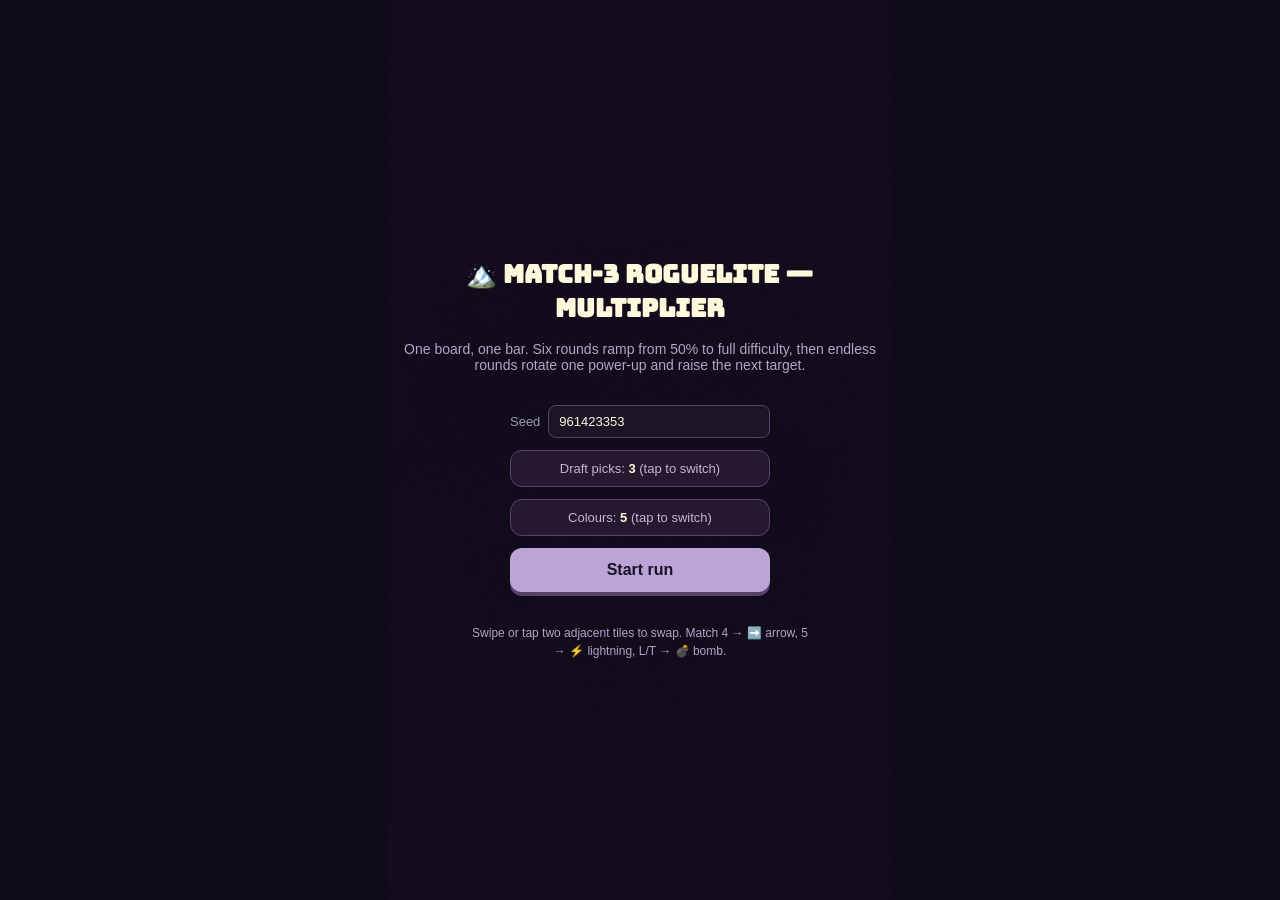
==== canvas/index.html @ 5217bb38 "Publish phone playtest" ====
<!doctype html>
<html lang="en">
<head>
  <meta charset="utf-8">
  <meta name="viewport" content="width=device-width, initial-scale=1">
  <title>Match-3 Roguelite — Multiplier Canvas</title>
  <link rel="stylesheet" href="../styles.css">
  <style>
    @font-face { font-family: Anton; src: url('./Anton-Regular.ttf') format('truetype'); }
    @font-face { font-family: Bungee; src: url('./Bungee-Regular.ttf') format('truetype'); }
    html, body { margin: 0; width: 100%; height: 100%; background: #100b19; color: #fff8dd; }
    body { display: grid; place-items: center; overflow: hidden; }
    #stage { position: relative; width: min(100vw, 56.28vh); aspect-ratio: 941 / 1672; }
    @supports (height: 100dvh) { #stage { width: min(100vw, 56.28dvh); } }
    #background, #root, .canvas-game, #game { position: absolute; inset: 0; width: 100%; height: 100%; }
    #background { pointer-events: none; }
    #game { display: block; touch-action: none; outline: none; }
    #game:focus-visible { outline: 2px solid #a090c7; outline-offset: -2px; }
    .canvas-controls, .canvas-ui { position: absolute; inset: 0; pointer-events: none; }
    .canvas-controls button, .canvas-ui button, .canvas-ui input, .canvas-ui textarea { pointer-events: auto; }
    button { background: #25192f; border-color: #594168; color: #fff8dd; }
    button:focus-visible { outline: 2px solid #fff8dd; outline-offset: 2px; }
    button.primary { background: #bba5d6; color: #1b1126; box-shadow: 0 4px 0 #584366; }
    button:disabled { opacity: .3; cursor: default; }
    .power-hit { position: absolute; top: 86.6%; width: 13.18%; height: 7.24%; padding: 0; border: 2px solid transparent; border-radius: 5px; background: transparent; }
    .power-hit.active { border-color: #a090c7; }
    .power-pages { position: absolute; top: 94.7%; left: 25%; width: 50%; display: flex; align-items: center; justify-content: space-between; color: #a090c7; font-size: 11px; }
    .power-pages button { padding: 0 14px; font-size: 23px; line-height: 24px; background: transparent; border: 0; }
    .power-info { position: absolute; bottom: 15.4%; left: 8%; width: 84%; border: 1px solid #594168; border-radius: 8px; padding: 10px; background: #170f23f5; text-align: center; font-size: 12px; }
    .power-info p { margin-top: 4px; color: #c5b7d7; line-height: 1.4; }
    .canvas-fast { position: absolute; top: 2%; right: 9%; padding: 4px; }
    .canvas-ui .screen { min-height: 0; height: 100%; width: 100%; overflow-y: auto; pointer-events: auto; background: #130c1deb; justify-content: center; padding: 20px 16px; gap: 10px; }
    .canvas-ui h1 { font-family: Bungee, sans-serif; font-size: clamp(18px, 4vw, 25px); }
    .canvas-ui h2, .draft-inline-title, .discard-heading { font-family: Anton, sans-serif; letter-spacing: .04em; }
    .canvas-ui .sub, .canvas-ui .hint, .panel p, .card-desc { color: #b4a4c8; }
    .menu-box { margin-top: 8px; max-width: 100%; }
    .menu-box input { color: #fff8dd; background: #1d1428; border-color: #594168; }
    .toggle { color: #c4b5d6; }
    .toggle b, .discard-multiplier, .draft-inline-title { color: #fff8dd; }
    .card, .panel, .discard-panel { background: linear-gradient(145deg, #2a1d36, #180f24); border-color: #594168; }
    .canvas-ui .overlay { position: absolute; pointer-events: auto; background: #0c0812c4; padding: 12px; }
    .canvas-ui .panel { padding: 20px; }
    .canvas-ui .discard-panel { max-height: 100%; }
    .canvas-ui .discard-panel .cards { flex-shrink: 1; }
    .canvas-ui .draft-inline { position: absolute; bottom: 0; height: 34%; margin: 0; padding: 10px 12px; overflow-y: auto; pointer-events: auto; background: #130c1dee; border-top: 1px solid #463254; }
    .canvas-ui .draft-inline .cards { flex-direction: row; gap: 6px; }
    .canvas-ui .draft-inline .card { padding: 10px 8px; }
    .canvas-ui .draft-inline .card-desc { font-size: 11px; }
    .canvas-ui .draft-inline .card-tag { top: 8px; right: 8px; padding: 2px; }
    .canvas-ui .draft-inline .card-tag.legendary { position: static; }
    .phase-draft.has-board #game { transform: scale(.76); transform-origin: center top; }
    .phase-draft.has-board .canvas-controls { display: none; }
    .canvas-ui .end-stats, .end-stats b { color: #fff8dd; }
    .canvas-ui .seedline { color: #a090c7; }
    @media (max-height: 650px) {
      .canvas-ui .screen { justify-content: flex-start; }
    }
  </style>
</head>
<body>
  <main id="stage">
    <canvas id="background" width="941" height="1672" aria-hidden="true"></canvas>
    <div id="root"></div>
  </main>
  <script src="../vendor/react.min.js"></script>
  <script src="../vendor/react-dom.min.js"></script>
  <script src="../vendor/htm.min.js"></script>
  <script src="render.js"></script>
  <script src="../app.js"></script>
  <script>
    // Canvas explosions clear together, so refills need no stagger or chain wait.
    CONFIG.BOOM_STAGGER_MS = 0;
    CONFIG.CHAIN_STAGGER_MS = 0;
    CONFIG.CASCADE_SPEED_STEP = 1.4;
  </script>
</body>
</html>
---- styles.css ----
* { box-sizing: border-box; margin: 0; padding: 0; }
html, body { height: 100%; }
body {
  background: #12141a; color: #e8eaf0;
  font-family: -apple-system, BlinkMacSystemFont, "Segoe UI", Roboto, sans-serif;
  -webkit-user-select: none; user-select: none;
  -webkit-tap-highlight-color: transparent;
  overscroll-behavior: none;
}
#root { height: 100%; }

.screen {
  min-height: 100vh; max-width: 560px; margin: 0 auto;
  display: flex; flex-direction: column; align-items: center;
  padding: 16px 12px calc(16px + env(safe-area-inset-bottom));
}
h1 { font-size: 26px; margin: 18px 0 6px; text-align: center; }
h2 { font-size: 20px; }
.sub { color: #9aa0b0; font-size: 14px; margin-bottom: 14px; text-align: center; }
.hint { color: #7b8194; font-size: 12px; margin-top: 22px; text-align: center; line-height: 1.5; max-width: 340px; }

.stats { margin-top: 20px; display: flex; flex-direction: column; align-items: center; gap: 10px; }
.stats-body { background: #1a1e28; border: 1px solid #2c3242; border-radius: 12px; padding: 12px 14px; }
.stats table { border-collapse: collapse; font-size: 12px; }
.stats th, .stats td { padding: 4px 9px; text-align: right; }
.stats th { color: #7b8194; font-weight: 600; text-transform: uppercase; font-size: 10px; letter-spacing: .06em; }
.stats tr + tr td { border-top: 1px solid #262c3a; }
.stats-buttons { display: flex; gap: 8px; justify-content: center; margin-top: 10px; }
.stats-buttons button { font-size: 12px; padding: 6px 12px; }
.rawdata {
  width: 100%; height: 90px; margin-top: 10px; font: 10px monospace;
  color: #b8bece; background: #12141a; border: 1px solid #363c4e; border-radius: 8px; padding: 6px;
}
.seedline { color: #565c6e; font-size: 11px; margin-top: 14px; }

button {
  font: inherit; color: inherit; border: 1px solid #363c4e; border-radius: 12px;
  background: #1c202b; padding: 10px 16px; cursor: pointer;
}
button:active { transform: scale(0.97); }
button.primary {
  background: linear-gradient(135deg, #4f7cff, #7a4fff); border: none;
  font-weight: 700; padding: 13px 22px; box-shadow: 0 4px 16px rgba(90, 110, 255, .35);
}
.toggle { font-size: 13px; color: #b8bece; }
.toggle b { color: #ffd54a; }

/* ------- menu ------- */
.menu-box { display: flex; flex-direction: column; gap: 12px; margin-top: 18px; width: 260px; }
.menu-box label { display: flex; align-items: center; gap: 8px; font-size: 13px; color: #9aa0b0; }
.menu-box input {
  flex: 1; font: inherit; color: #e8eaf0; background: #1c202b;
  border: 1px solid #363c4e; border-radius: 8px; padding: 8px 10px; min-width: 0;
}

/* ------- draft ------- */
.draft-head { display: flex; align-items: center; gap: 10px; margin-top: 8px; flex-wrap: wrap; justify-content: center; }
.cards { display: flex; flex-direction: column; gap: 12px; width: 100%; max-width: 380px; }
.card {
  display: flex; flex-direction: column; align-items: flex-start; gap: 4px;
  text-align: left; padding: 14px 16px; position: relative;
  background: linear-gradient(160deg, #1e2330, #171b25);
  border: 1px solid #3a4258; border-radius: 16px;
  transition: border-color .15s;
}
.card.cascade { background: linear-gradient(160deg, #3b2026, #21161a); border-color: #91414b; }
.card.score { background: linear-gradient(160deg, #243a27, #172119); border-color: #4f8257; }
.card.extend { background: linear-gradient(160deg, #20364a, #16222e); border-color: #477ca8; }
.card:active { border-color: #7a92ff; }
.card-icon { font-size: 30px; display: flex; align-items: center; gap: 6px; }
.card-name { font-weight: 700; font-size: 16px; }
.card-desc { color: #9aa0b0; font-size: 13px; line-height: 1.4; }
.card-tag {
  position: absolute; top: 12px; right: 14px; font-size: 10px; text-transform: uppercase;
  letter-spacing: .08em; padding: 3px 8px; border-radius: 99px;
}
.card-tag.category-tag { font-size: 15px; line-height: 1; letter-spacing: 0; }
.card-tag.score { background: #303a2a; color: #a4d47a; }
.card-tag.legendary { left: 14px; right: auto; background: #3a3320; color: #ffd54a; box-shadow: 0 0 8px rgba(255,213,74,.3); }
.card-tag.cascade { background: #3a2a2a; color: #ff9a7a; }
.card-tag.extend { background: #2a323a; color: #7ac0ff; }

.build { margin-top: 20px; text-align: center; }
.build-title { font-size: 11px; text-transform: uppercase; letter-spacing: .1em; color: #7b8194; margin-bottom: 8px; }

/* ------- chips ------- */
.chip-row { display: flex; flex-wrap: wrap; gap: 6px; justify-content: center; }
.chip {
  display: inline-flex; align-items: center; gap: 4px;
  background: #1e2330; border: 1px solid #363c4e; border-radius: 99px;
  padding: 5px 10px; font-size: 16px; line-height: 1;
}
.chip b { font-size: 11px; color: #ffd54a; }
.chip.used { opacity: .35; filter: grayscale(1); }
.chip.active { border-color: #7a92ff; }
.chip-info {
  font-size: 12px; color: #b8bece; background: #1c202b; border: 1px solid #363c4e;
  border-radius: 10px; padding: 6px 12px; margin-bottom: 8px; text-align: center;
}
.dot { width: 11px; height: 11px; border-radius: 50%; display: inline-block; border: 1px solid rgba(255,255,255,.5); }

/* ------- level ------- */
.level-screen { justify-content: flex-start; gap: 12px; }
.hud {
  width: 100%; max-width: 420px; display: flex; align-items: center; gap: 12px;
  background: #1a1e28; border: 1px solid #2c3242; border-radius: 14px; padding: 10px 14px;
}
.hud-lv { display: flex; flex-direction: column; font-size: 13px; font-weight: 700; color: #9aa0b0; white-space: nowrap; }
.hud-mult { color: #ffd54a; font-size: 12px; font-weight: 900; margin-top: 3px; }
.hud-score { flex: 1; }
.bar { height: 8px; background: #262c3a; border-radius: 99px; overflow: hidden; }
.fill { height: 100%; background: linear-gradient(90deg, #4f7cff, #9c5bff); border-radius: 99px; transition: width .3s; }
.nums { font-size: 13px; font-weight: 600; margin-top: 4px; }
.mult { color: #ffd54a; font-weight: 800; }
.hud-moves { font-size: 17px; font-weight: 800; white-space: nowrap; }
.fastbadge { padding: 4px 8px; font-size: 14px; border-color: #ffd54a; border-radius: 8px; }
.hud-moves.low {
  color: #fff; background: #a82a22; border-radius: 9px; padding: 3px 9px;
  animation: pulse 1s infinite;
}
@keyframes pulse { 50% { opacity: .5; } }

.fillmeter {
  width: 100%; max-width: 420px; display: flex; align-items: center; gap: 8px;
  background: #1a1e28; border: 1px solid #2c3242; border-radius: 10px; padding: 6px 12px;
  margin-top: -4px;
}
.fill-icon { font-size: 14px; }
.fill-bar { flex: 1; height: 7px; background: #262c3a; border-radius: 99px; overflow: hidden; }
.fill-fill { height: 100%; background: linear-gradient(90deg, #46c261, #9be15d); border-radius: 99px; transition: width .3s; }
.fill-fill.mfill { background: linear-gradient(90deg, #ff9d4d, #ffd54a); }
.fill-nums { font-size: 11px; font-weight: 700; color: #9aa0b0; font-variant-numeric: tabular-nums; }
.fill-mult { font-size: 13px; font-weight: 800; color: #ffd54a; }

.board-wrap { position: relative; }
/* low-moves danger vignette: pulses faster as moves run out */
.board-wrap.danger::after {
  content: ''; position: absolute; inset: -6px; border-radius: 16px;
  pointer-events: none; z-index: 8;
  box-shadow: inset 0 0 24px rgba(255, 70, 60, .55), 0 0 18px rgba(255, 70, 60, .35);
  animation: dangerPulse 1.6s ease-in-out infinite;
}
.board-wrap.d2::after { animation-duration: 1.1s; box-shadow: inset 0 0 30px rgba(255, 70, 60, .7), 0 0 22px rgba(255, 70, 60, .45); }
.board-wrap.d1::after { animation-duration: .65s; box-shadow: inset 0 0 38px rgba(255, 60, 50, .85), 0 0 28px rgba(255, 60, 50, .6); }
@keyframes dangerPulse { 50% { opacity: .25; } }
.board { position: relative; touch-action: none; border-radius: 12px; overflow: visible; }
/* amplitude comes from --shake-amp (px), set inline by the engine */
.board.shake { animation: shake .3s; }
@keyframes shake {
  15% { transform: translate(calc(var(--shake-amp) * -1), calc(var(--shake-amp) * .5)); }
  35% { transform: translate(var(--shake-amp), calc(var(--shake-amp) * -.7)); }
  55% { transform: translate(calc(var(--shake-amp) * -.7), calc(var(--shake-amp) * -.5)); }
  75% { transform: translate(calc(var(--shake-amp) * .5), calc(var(--shake-amp) * .4)); }
  90% { transform: translate(calc(var(--shake-amp) * -.2), 0); }
}
.bgcell {
  position: absolute; border-radius: 8px; background: rgba(255,255,255,.028);
  display: flex; align-items: center; justify-content: center; font-size: 13px;
}
.bgcell.alt { background: rgba(255,255,255,.055); }
.bgcell.mark { box-shadow: inset 0 0 0 2px #ffd54a; background: rgba(255,213,74,.12); }
.bgcell.pin { box-shadow: inset 0 0 0 2px #ff7ac8; background: rgba(255,122,200,.14); }
.bgcell.tri { box-shadow: inset 0 0 0 2px #58e0d0; background: rgba(88,224,208,.14); }
.cellmark {
  position: absolute; z-index: 6; pointer-events: none;
  display: inline-flex; align-items: center; gap: 2px;
  font-size: 10px; font-weight: 800; line-height: 1;
  background: rgba(18,20,26,.92); border-radius: 8px; padding: 2px 5px;
  transform: translate(-3px,-3px);
}
.cellmark.pinata { border: 1px solid #ff7ac8; color: #ffb3de; }
.cellmark.triple { border: 1px solid #58e0d0; color: #8df0e4; }

.tile { position: absolute; padding: 2.5px; transition: transform .22s cubic-bezier(.3,.7,.35,1.1); will-change: transform; }
.tin {
  width: 100%; height: 100%; border-radius: 9px; position: relative;
  display: flex; align-items: center; justify-content: center;
  box-shadow: inset 0 -3px 0 rgba(0,0,0,.25), inset 0 2px 0 rgba(255,255,255,.18);
}
.bg0 { background: linear-gradient(160deg, #ff5b4d, #de1a0a); --glow: #ff4b3a; }
.bg1 { background: linear-gradient(160deg, #ffdf3d, #f5a000); --glow: #ffcf24; }
.bg2 { background: linear-gradient(160deg, #3fe36c, #0aa73e); --glow: #2edd5c; }
.bg3 { background: linear-gradient(160deg, #4aa4ff, #0f5be3); --glow: #3d97ff; }
.bg4 { background: linear-gradient(160deg, #c257ff, #7c14ea); --glow: #b544ff; }
.bg5 { background: linear-gradient(160deg, #ffa02e, #e85c02); --glow: #ff9421; }
.tin.sel { outline: 3px solid #fff; outline-offset: -1px; }
.tin.sp { box-shadow: inset 0 -3px 0 rgba(0,0,0,.25), inset 0 2px 0 rgba(255,255,255,.18), 0 0 10px rgba(255,255,255,.55); }
.tin.pop { animation: pop .15s forwards; }
@keyframes pop {
  40% { transform: scale(1.2); }
  100% { transform: scale(0); opacity: 0; }
}
/* clear-cause variants: same duration family, distinct silhouettes */
.tin.pop.boom { animation: popBoom .28s forwards; }
@keyframes popBoom {
  25% { transform: scale(1.25); filter: brightness(2) saturate(1.4); box-shadow: 0 0 18px rgba(255,150,60,.95); }
  100% { transform: scale(1.6); opacity: 0; filter: brightness(2.4); }
}
.tin.pop.zap { animation: popZap .3s forwards; }
@keyframes popZap {
  20% { filter: brightness(3) hue-rotate(180deg); transform: scale(1.1); box-shadow: 0 0 16px rgba(140,200,255,1); }
  45% { filter: brightness(1.2); transform: scale(1.05); }
  70% { filter: brightness(3); transform: scale(1.15); }
  100% { transform: scale(.4); opacity: 0; filter: brightness(3); }
}
.tin.pop.line { animation: popLine .22s forwards; }
@keyframes popLine {
  40% { transform: scaleY(1.25) scaleX(.85); filter: brightness(1.8); }
  100% { transform: scale(1.3, .1); opacity: 0; }
}
.tin.pop.sweep { animation: popSweep .26s forwards; }
@keyframes popSweep {
  35% { transform: scale(1.2) rotate(8deg); filter: brightness(1.7); }
  100% { transform: scale(.2) rotate(-25deg) translateY(-14px); opacity: 0; }
}
/* clearing SPECIALS: bigger pop with a flash of the piece's own colour
   (declared after the kind variants so it wins the cascade for .sp tiles) */
.tin.sp.pop { animation: popSpecial .25s forwards; }
@keyframes popSpecial {
  30% { transform: scale(1.35); filter: brightness(2.2); box-shadow: 0 0 24px var(--glow), 0 0 44px var(--glow); }
  100% { transform: scale(0); opacity: 0; filter: brightness(2.5); }
}
.particle {
  position: absolute; z-index: 6; pointer-events: none;
  width: 8px; height: 8px; margin: -4px 0 0 -4px; border-radius: 50%;
  box-shadow: 0 0 6px var(--glow);
  animation: partFly .5s ease-out forwards;
}
@keyframes partFly {
  to { transform: translate(var(--dx), var(--dy)) scale(.25); opacity: 0; }
}
.tin.pop.lava { animation: popLava .3s forwards; }
@keyframes popLava {
  30% { filter: brightness(1.7) saturate(2) sepia(.4) hue-rotate(-30deg); }
  100% { transform: translateY(12px) scale(.25); opacity: 0; filter: brightness(2.2) hue-rotate(-40deg); }
}
.tin.wiggle { animation: wiggle .35s; }
@keyframes wiggle {
  20% { transform: translateX(-4px); } 40% { transform: translateX(4px); }
  60% { transform: translateX(-3px); } 80% { transform: translateX(2px); }
}
.tin.cflash { animation: cflash .6s; }
@keyframes cflash {
  0% { filter: brightness(3); transform: scale(1.15); }
  100% { filter: brightness(1); transform: scale(1); }
}
.wavefx {
  position: absolute; z-index: 7; pointer-events: none;
  border: 3px solid rgba(255,210,120,.9); border-radius: 50%;
  box-shadow: 0 0 12px rgba(255,180,80,.6), inset 0 0 12px rgba(255,180,80,.4);
  transform: scale(.12); opacity: 0;
  animation: waveExpand .55s ease-out forwards;
}
@keyframes waveExpand {
  10% { opacity: 1; }
  100% { transform: scale(1); opacity: 0; }
}
.tin.fresh { animation: spawn .35s cubic-bezier(.2,1.6,.4,1); }
@keyframes spawn { from { transform: scale(.2); } to { transform: scale(1); } }
.tin.chest { background: linear-gradient(160deg, #d9a556, #8a5a1d); }
.tin.chomper {
  background: radial-gradient(circle at 35% 30%, #6ee7de, #0f766e 75%);
  border-radius: 50%;
  box-shadow: inset 0 -3px 0 rgba(0,0,0,.3), inset 0 2px 0 rgba(255,255,255,.25), 0 0 10px rgba(45,212,191,.45);
}
.tin.chomper .spe { font-size: 1.25em; }
.tin.chomping { animation: chompBite .5s; }
@keyframes chompBite {
  20% { transform: scale(1.3) rotate(-14deg); }
  45% { transform: scale(.85) rotate(12deg); }
  70% { transform: scale(1.18) rotate(-7deg); }
  100% { transform: scale(1) rotate(0); }
}
.tin.vol { animation: volPulse .9s infinite; }
@keyframes volPulse {
  0%, 100% { box-shadow: inset 0 -3px 0 rgba(0,0,0,.25), inset 0 2px 0 rgba(255,255,255,.18), 0 0 4px rgba(255,90,60,.5); }
  50% { box-shadow: inset 0 -3px 0 rgba(0,0,0,.25), inset 0 2px 0 rgba(255,255,255,.18), 0 0 14px rgba(255,90,60,.95); }
}
.spe { font-size: 60%; }
.tin .spe { font-size: 1.15em; text-shadow: 0 1px 3px rgba(0,0,0,.6); }
.cd {
  position: absolute; top: -3px; right: -3px; background: #12141a; color: #ffd54a;
  border: 1px solid #ffd54a; border-radius: 50%; width: 16px; height: 16px;
  font-size: 10px; font-weight: 800; display: flex; align-items: center; justify-content: center;
}
.boostbadge {
  position: absolute; bottom: 1px; left: 3px;
  font-size: 10px; font-weight: 800; line-height: 1;
  color: #fff; text-shadow: 0 1px 2px rgba(0,0,0,.85), 0 0 4px rgba(0,0,0,.5);
  pointer-events: none;
}
.boostbadge.gold { color: #ffd54a; }

.fx {
  position: absolute; transform: translate(-50%, -50%); pointer-events: none;
  font-weight: 800; font-size: 17px; color: #fff; text-shadow: 0 2px 6px rgba(0,0,0,.8);
  animation: floatUp .8s ease-out forwards; z-index: 5;
}
.fx.gold { color: #ffd54a; text-shadow: 0 2px 6px rgba(0,0,0,.8), 0 0 12px rgba(255,213,74,.45); }
.fx.big { font-size: 24px; }
.fx.emoji { font-size: 20px; }
.fx.combo {
  font-size: 21px; color: #ff9d4d; letter-spacing: .02em;
  text-shadow: 0 2px 8px rgba(0,0,0,.9), 0 0 14px rgba(255,140,50,.5);
  animation: comboPop 1s ease-out forwards;
}
@keyframes comboPop {
  0% { opacity: 0; transform: translate(-50%, -50%) scale(.5); }
  18% { opacity: 1; transform: translate(-50%, -50%) scale(1.25); }
  30% { transform: translate(-50%, -50%) scale(1); }
  75% { opacity: 1; }
  100% { opacity: 0; transform: translate(-50%, -140%); }
}
@keyframes floatUp { from { opacity: 1; } to { opacity: 0; transform: translate(-50%, -220%); } }

.callouts {
  position: fixed; top: 34%; left: 0; right: 0; display: flex;
  flex-direction: column; align-items: center; gap: 6px; pointer-events: none; z-index: 20;
}
.callout {
  background: rgba(20, 23, 32, .92); border: 1px solid #4a5268; border-radius: 12px;
  padding: 10px 18px; font-size: 17px; font-weight: 800;
  animation: calloutIn 1.5s ease-out forwards;
}
.callout.danger {
  background: rgba(120, 20, 14, .95); border-color: #ff5a4c; color: #fff;
  font-size: 20px; box-shadow: 0 0 24px rgba(255, 70, 60, .5);
}
@keyframes calloutIn {
  0% { opacity: 0; transform: scale(.7); } 12% { opacity: 1; transform: scale(1.05); }
  20% { transform: scale(1); } 80% { opacity: 1; } 100% { opacity: 0; transform: translateY(-14px); }
}

.powerbar { width: 100%; max-width: 420px; display: flex; flex-direction: column; align-items: center; }

/* ------- overlays / end ------- */
.overlay {
  position: fixed; inset: 0; background: rgba(8, 10, 15, .72); z-index: 30;
  display: flex; align-items: center; justify-content: center; padding: 20px;
}
.panel {
  background: #1a1e28; border: 1px solid #3a4258; border-radius: 18px;
  padding: 26px 28px; text-align: center; display: flex; flex-direction: column; gap: 12px;
  animation: panelIn .25s cubic-bezier(.2,1.4,.4,1);
}
@keyframes panelIn { from { transform: scale(.8); opacity: 0; } }
.panel p { color: #9aa0b0; font-size: 14px; }

.end { justify-content: center; }
.end-stats { display: flex; flex-direction: column; gap: 6px; align-items: center; margin: 14px 0 6px; font-size: 15px; color: #b8bece; }
.end-stats b { color: #fff; font-size: 19px; }
.end-buttons { display: flex; gap: 10px; margin-top: 22px; }
.end-export { margin-top: 14px; display: flex; flex-direction: column; align-items: center; gap: 8px; width: 100%; max-width: 380px; }
.end-export button { font-size: 13px; padding: 8px 14px; color: #b8bece; }

/* ---- persistent-board fork: run-long progress bar with checkpoint ticks ---- */
.bar.runbar { position: relative; height: 10px; overflow: visible; }
.bar.runbar .fill { border-radius: 99px; }
.cp-tick {
  position: absolute; top: -3px; bottom: -3px; width: 3px; margin-left: -1px;
  background: #4a5164; border-radius: 2px; transition: background .3s, box-shadow .3s;
}
.cp-tick.done { background: #ffd54a; box-shadow: 0 0 6px #ffd54a99; }
/* ---- persistent-board fork: inline mid-run draft (board stays visible) ---- */
.draft-inline { width: 100%; max-width: 520px; margin-top: 10px; animation: dslide .25s ease; }
@keyframes dslide { from { opacity: 0; transform: translateY(12px); } to { opacity: 1; transform: none; } }
.draft-inline-title { text-align: center; font-size: 14px; font-weight: 800; color: #ffd54a; margin-bottom: 8px; }
.draft-inline .cards { display: flex; flex-direction: row; gap: 8px; align-items: stretch; max-width: none; }
.draft-inline .card { flex: 1; min-width: 0; padding: 10px 8px; gap: 4px; }
.draft-inline .card-icon { font-size: 22px; }
.draft-inline .card-name { font-size: 12.5px; }
.draft-inline .card-desc { font-size: 11px; line-height: 1.35; }
.draft-inline .card-tag { font-size: 9.5px; }
.draft-inline .card-tag.category-tag { font-size: 14px; }
.discard-overlay { padding: 12px; animation: discardFadeIn .22s ease-out; }
.discard-overlay.closing { animation: discardFadeOut .2s ease-in forwards; pointer-events: none; }
.discard-panel {
  width: 100%; max-width: 520px; max-height: calc(100vh - 24px); overflow: hidden;
  background: #1a1e28; border: 1px solid #3a4258; border-radius: 18px; padding: 14px 12px;
  display: flex; flex-direction: column; align-items: center; gap: 7px;
  animation: discardPanelIn .25s cubic-bezier(.2,1.4,.4,1);
}
.discard-overlay.closing .discard-panel { animation: discardPanelOut .2s ease-in forwards; }
@keyframes discardFadeIn { from { opacity: 0; } }
@keyframes discardFadeOut { to { opacity: 0; } }
@keyframes discardPanelIn { from { opacity: 0; transform: translateY(18px) scale(.92); } }
@keyframes discardPanelOut { to { opacity: 0; transform: translateY(12px) scale(.96); } }
.discard-heading { color: #9aa0b0; font-size: 12px; font-weight: 800; letter-spacing: .12em; }
.discard-multiplier { color: #ffd54a; font-size: 48px; line-height: 1; font-weight: 900; }
.discard-multiplier.punch { animation: multiplierPunch .38s cubic-bezier(.2,1.5,.4,1); }
@keyframes multiplierPunch {
  35% { transform: translateX(-3px) rotate(-2deg) scale(1.22); }
  55% { transform: translateX(3px) rotate(2deg) scale(.96); }
  75% { transform: translateX(-2px) rotate(-1deg) scale(1.06); }
}
.discard-target {
  color: #fff; background: #252b3a; border: 1px solid #4a5268; border-radius: 10px;
  padding: 7px 12px; font-size: 20px; font-weight: 800; text-align: center;
}
.discard-target b { color: #ffd54a; font-size: 1.15em; }
.discard-rule {
  color: #fff0ae; background: linear-gradient(135deg, rgba(255,213,74,.11), rgba(122,79,255,.12));
  border: 1px solid rgba(255,213,74,.3); border-radius: 99px; padding: 6px 12px;
  font-size: 12px; font-weight: 900; letter-spacing: .025em; text-align: center;
  box-shadow: inset 0 1px rgba(255,255,255,.06), 0 4px 12px rgba(0,0,0,.16);
}
.discard-panel .cards {
  max-width: none; min-height: 0; overflow-y: auto;
  display: grid; grid-template-columns: repeat(2, minmax(0, 1fr)); gap: 6px;
}
.discard-panel .card { min-width: 0; padding: 8px; gap: 3px; }
.discard-panel .card.selected { border-color: #ff6b61; box-shadow: 0 0 12px rgba(255, 90, 76, .3); }
.discard-panel .card-icon { font-size: 20px; }
.discard-panel .card-name { font-size: 12.5px; }
.discard-toggle { width: 100%; margin-top: 3px; padding: 6px; color: #ff8c84; border-color: #8f4148; font-size: 11px; font-weight: 900; }
.discard-toggle.selected { color: #fff; background: #a82a22; border-color: #ff6b61; }
.discard-proceed { width: 100%; max-width: 380px; margin-top: 2px; }
/* Every cascade is another 1.2× faster. */
.cascade-fast .board.shake { animation-duration: calc(.3s * var(--cascade-time-scale)); }
.cascade-fast .tile { transition-duration: calc(.22s * var(--cascade-time-scale)); }
.cascade-fast .tin.pop { animation-duration: calc(.15s * var(--cascade-time-scale)); }
.cascade-fast .tin.pop.boom { animation-duration: calc(.28s * var(--cascade-time-scale)); }
.cascade-fast .tin.pop.zap, .cascade-fast .tin.pop.lava { animation-duration: calc(.3s * var(--cascade-time-scale)); }
.cascade-fast .tin.pop.line { animation-duration: calc(.22s * var(--cascade-time-scale)); }
.cascade-fast .tin.pop.sweep { animation-duration: calc(.26s * var(--cascade-time-scale)); }
.cascade-fast .tin.sp.pop { animation-duration: calc(.25s * var(--cascade-time-scale)); }
.cascade-fast .particle, .cascade-fast .tin.chomping { animation-duration: calc(.5s * var(--cascade-time-scale)); }
.cascade-fast .tin.wiggle, .cascade-fast .tin.fresh { animation-duration: calc(.35s * var(--cascade-time-scale)); }
.cascade-fast .tin.cflash { animation-duration: calc(.6s * var(--cascade-time-scale)); }
.cascade-fast .wavefx { animation-duration: calc(.55s * var(--cascade-time-scale)); }
.cascade-fast .fx { animation-duration: calc(.8s * var(--cascade-time-scale)); }
.cascade-fast .fx.combo { animation-duration: calc(1s * var(--cascade-time-scale)); }
.cascade-fast .callout { animation-duration: calc(1.5s * var(--cascade-time-scale)); }
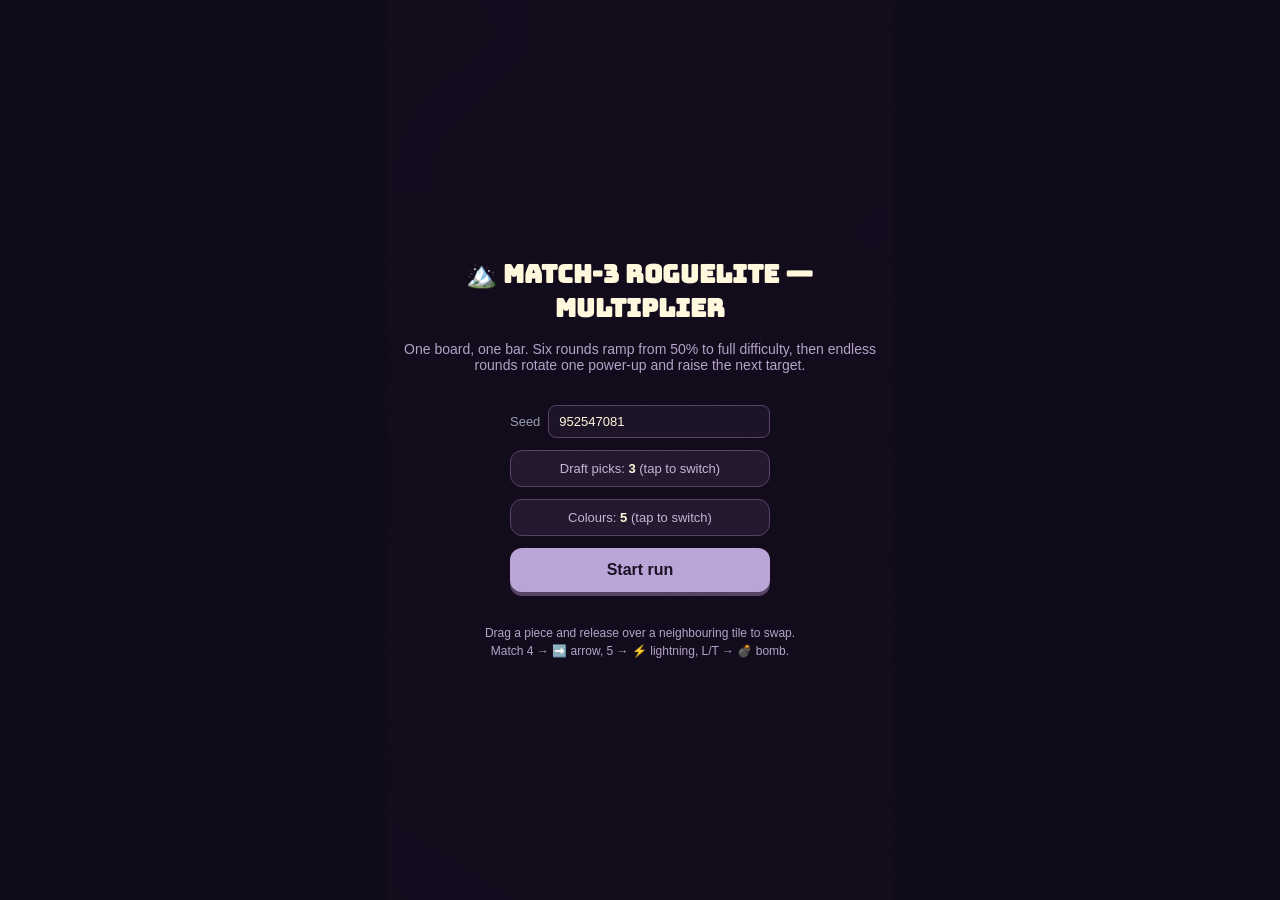
==== commit 7bd1da68: "Publish phone playtest" ====
--- a/canvas/index.html
+++ b/canvas/index.html
@@ -71,7 +71,7 @@
     // Canvas explosions clear together, so refills need no stagger or chain wait.
     CONFIG.BOOM_STAGGER_MS = 0;
     CONFIG.CHAIN_STAGGER_MS = 0;
-    CONFIG.CASCADE_SPEED_STEP = 1.4;
+    CONFIG.CASCADE_SPEED_STEP = Math.sqrt(1.4);
   </script>
 </body>
 </html>
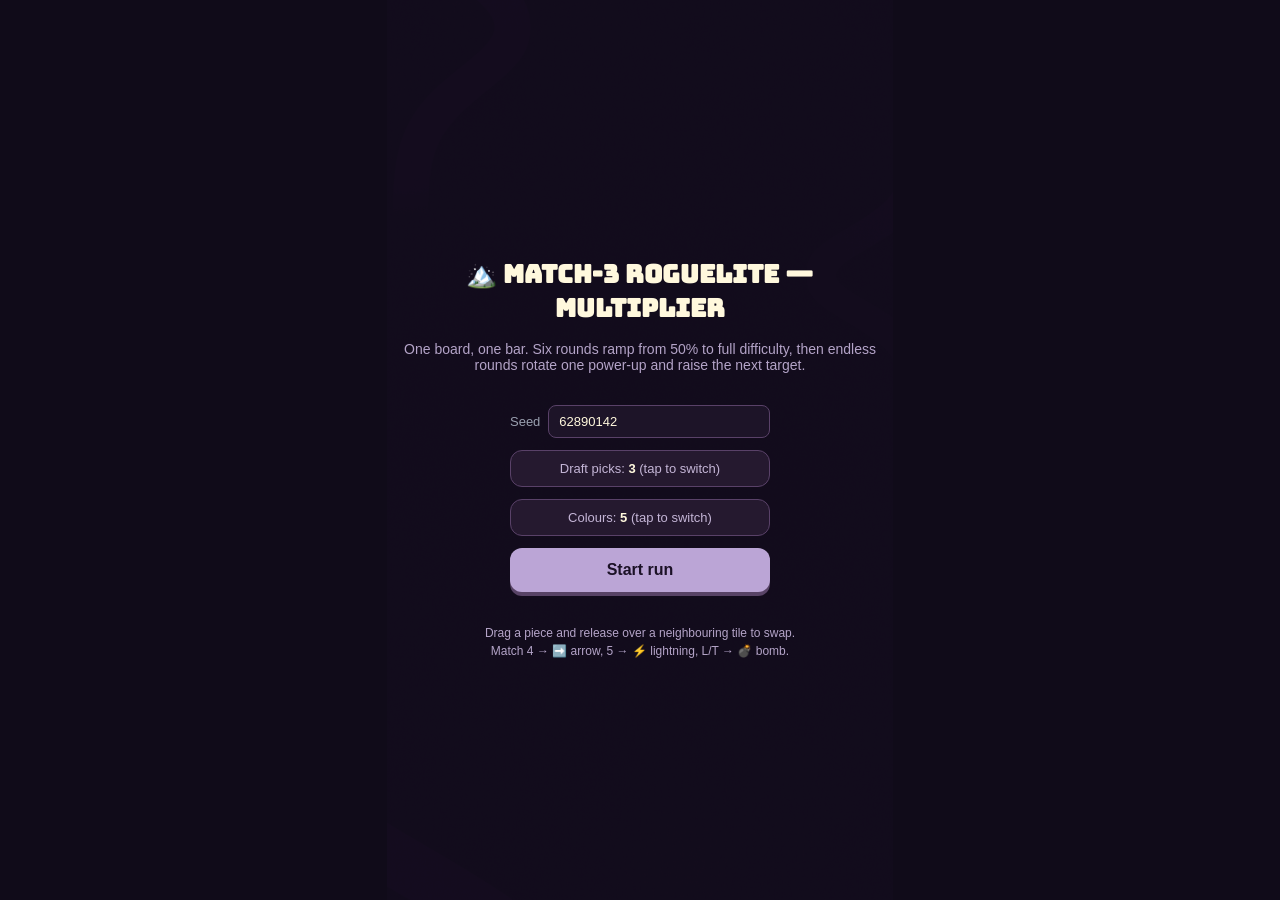
==== commit b67643c7: "Publish phone playtest" ====
--- a/canvas/index.html
+++ b/canvas/index.html
@@ -72,6 +72,8 @@
     CONFIG.BOOM_STAGGER_MS = 0;
     CONFIG.CHAIN_STAGGER_MS = 0;
     CONFIG.CASCADE_SPEED_STEP = Math.sqrt(1.4);
+    CONFIG.SCORE_SETTLE_MS = 1000;
+    CONFIG.SCORE_TRANSFER_MS = 360;
   </script>
 </body>
 </html>
